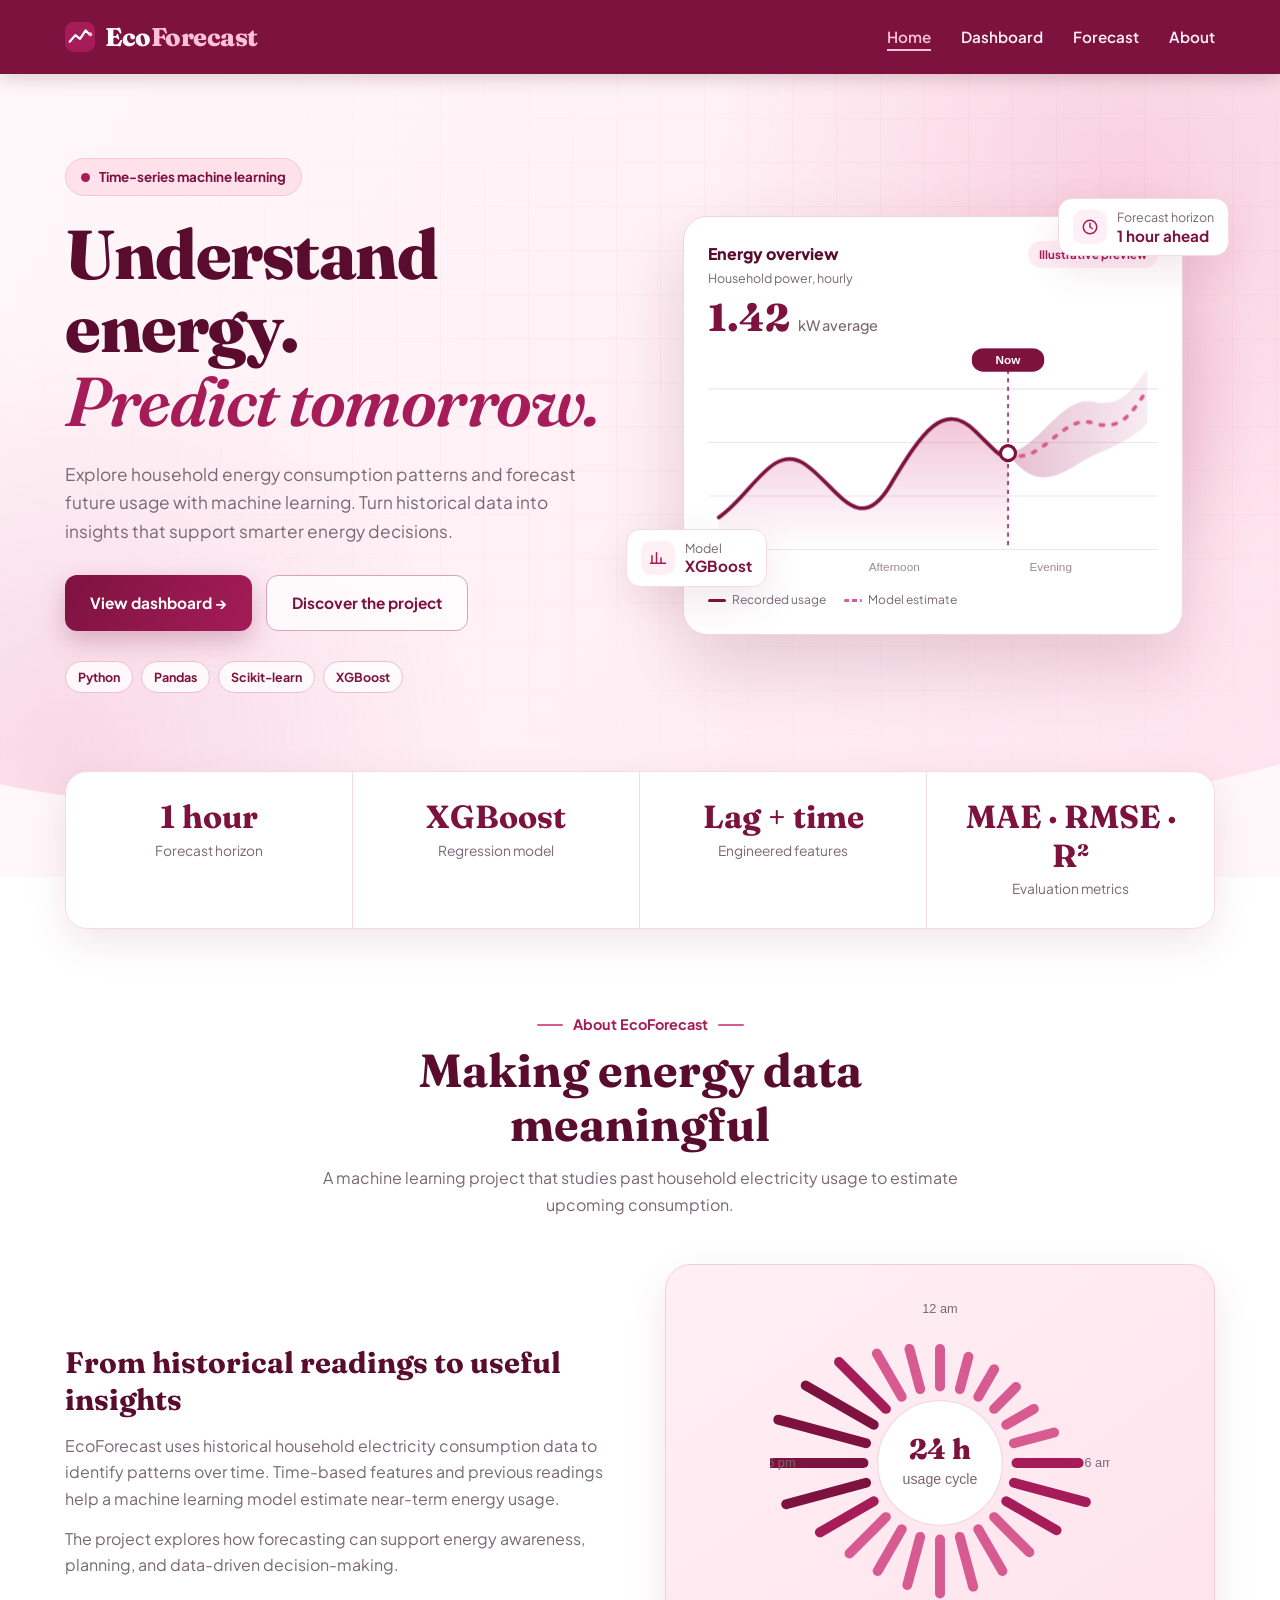
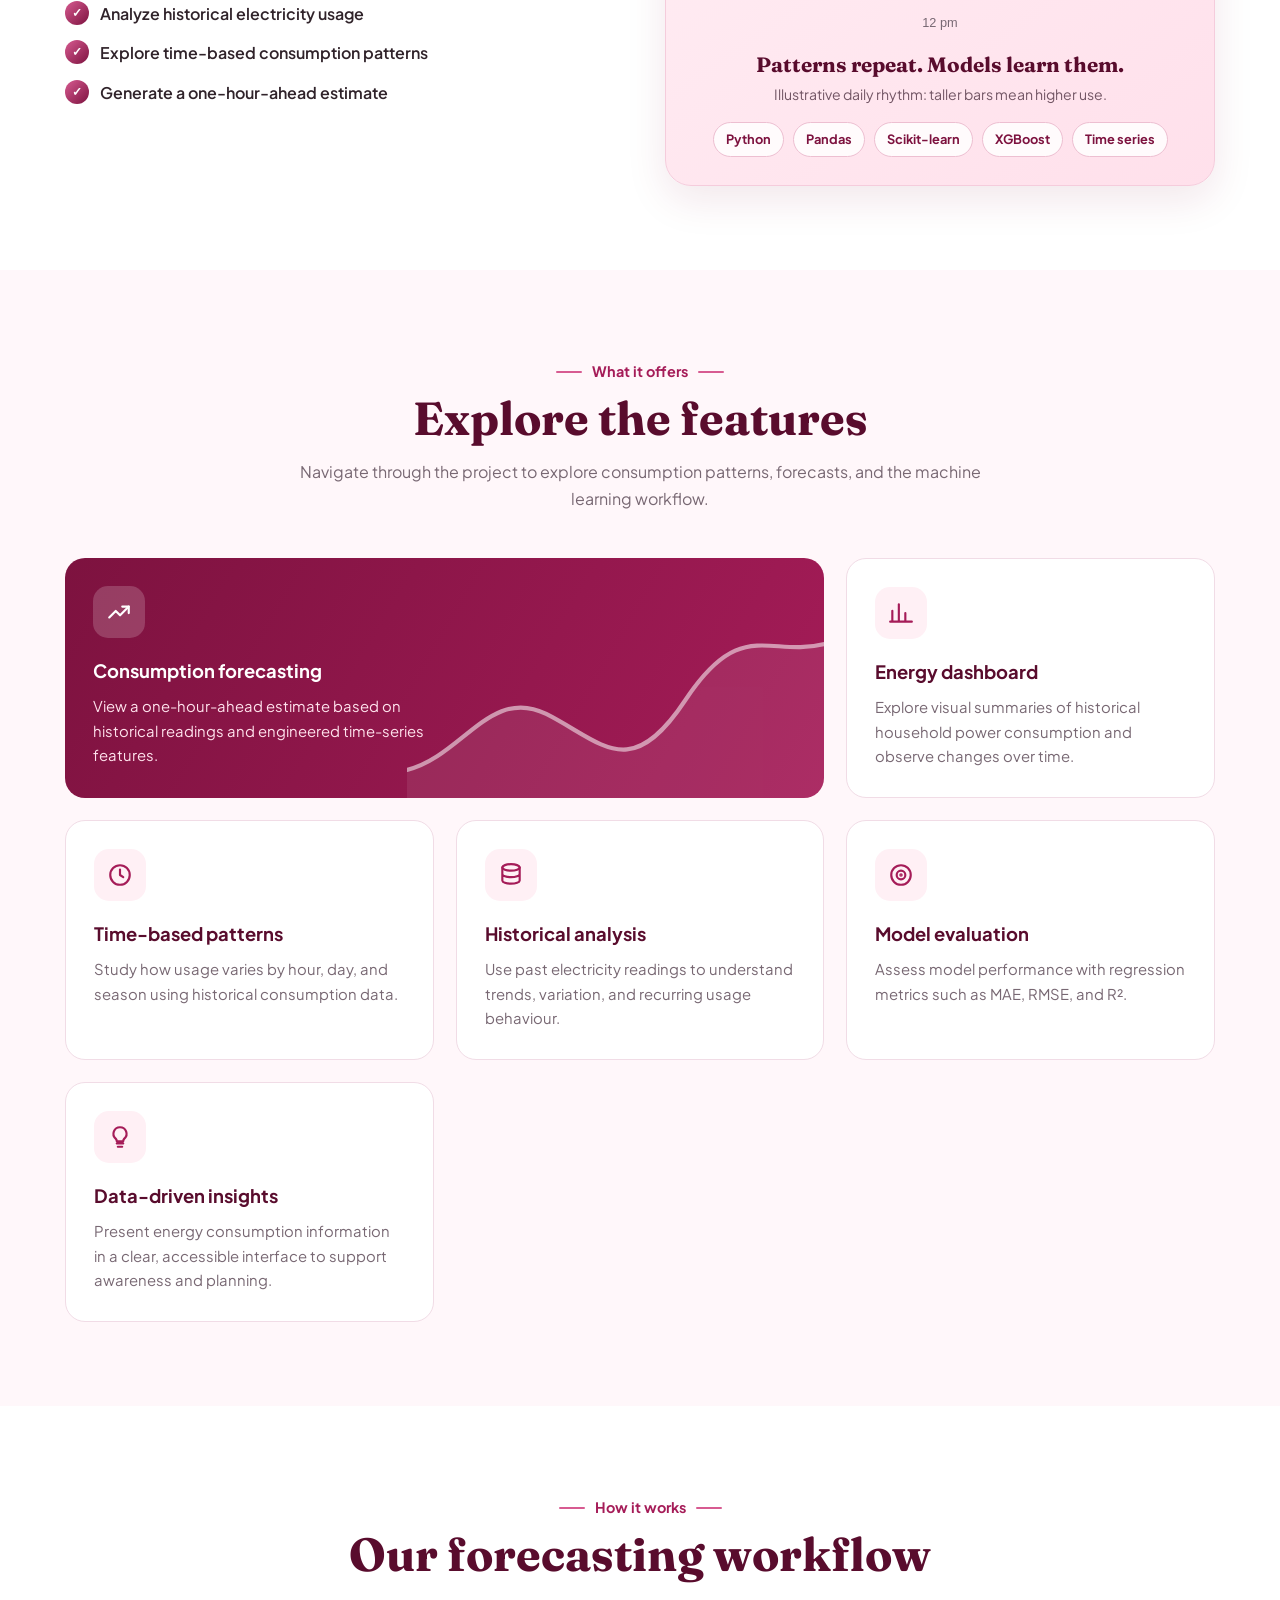
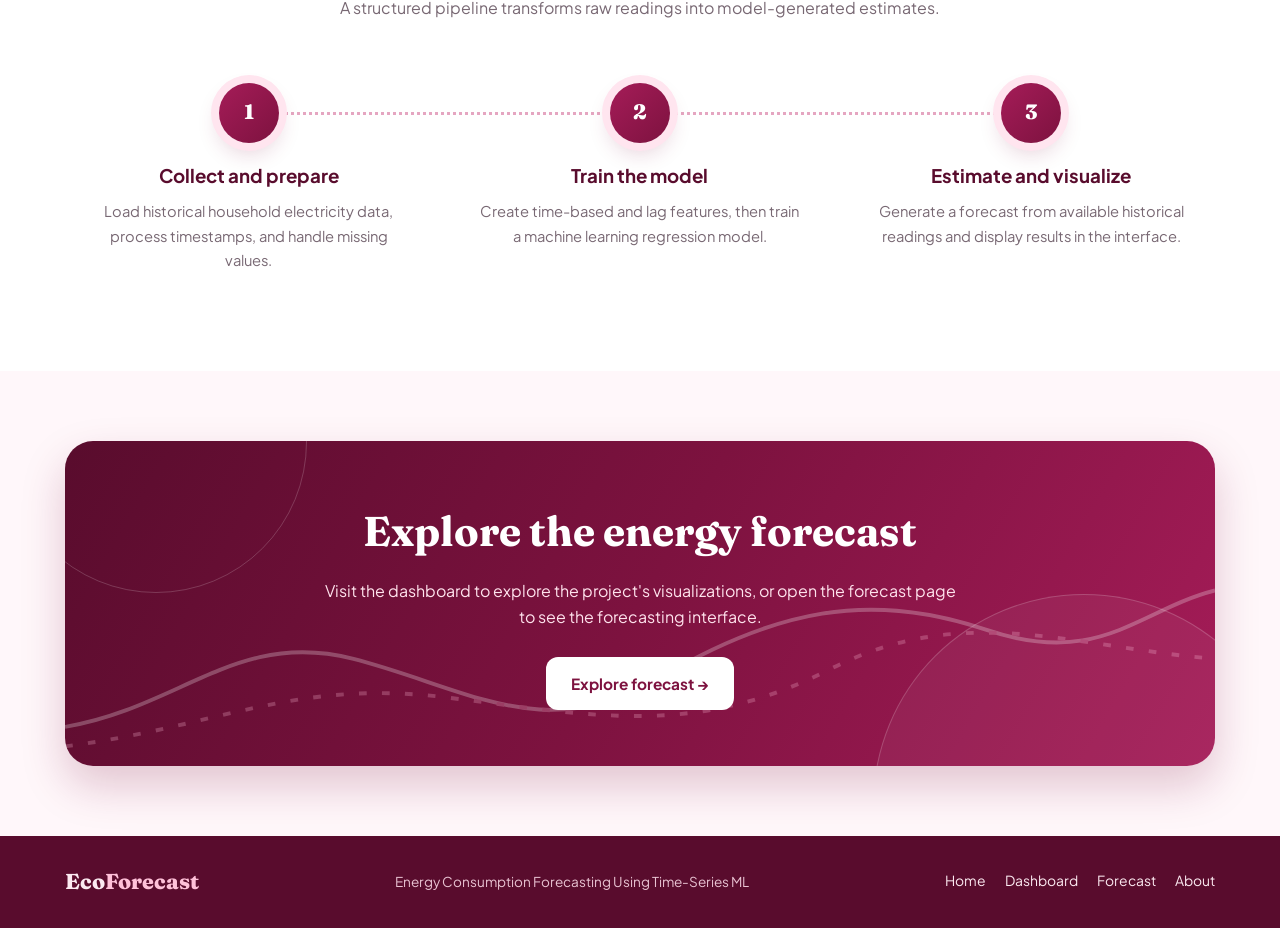
==== Frontend/index.html @ d117993f "Rename homepage for Render" ====
<!DOCTYPE html>
<html lang="en">
<head>
<meta charset="UTF-8">
<meta name="viewport" content="width=device-width, initial-scale=1.0">
<meta name="description" content="EcoForecast - Energy Consumption Forecasting Using Time-Series Machine Learning Models">
<title>EcoForecast | Smart Energy Forecasting</title>
<link rel="preconnect" href="https://fonts.googleapis.com">
<link rel="preconnect" href="https://fonts.gstatic.com" crossorigin>
<link href="https://fonts.googleapis.com/css2?family=Fraunces:ital,opsz,wght@0,9..144,600;0,9..144,800;1,9..144,600&family=Plus+Jakarta+Sans:wght@400;500;600;700;800&display=swap" rel="stylesheet">
<style>
:root{--primary:#7d123f;--dark:#590c2d;--accent:#a51c58;--rose:#d75b91;--soft:#f8c9db;--pink:#fff0f5;--bg:#fff7fa;--white:#fff;--text:#30232a;--muted:#786873;--border:#f1dce6;--shadow:0 14px 40px rgba(125,18,63,.10);--serif:"Fraunces",Georgia,serif;--sans:"Plus Jakarta Sans","Segoe UI",Arial,sans-serif}
*{margin:0;padding:0;box-sizing:border-box}
html{scroll-behavior:smooth}
body{font-family:var(--sans);background:var(--bg);color:var(--text);line-height:1.65}
a{text-decoration:none;color:inherit}
a:focus-visible,button:focus-visible{outline:3px solid var(--rose);outline-offset:3px}
.container{width:min(1150px,90%);margin:auto}

/* Header */
header{background:var(--primary);color:#fff;position:sticky;top:0;z-index:50;box-shadow:0 4px 18px rgba(55,0,22,.18)}
nav{min-height:74px;display:flex;align-items:center;justify-content:space-between;gap:24px}
.logo{display:flex;align-items:center;gap:10px;font-family:var(--serif);font-size:1.6rem;font-weight:800;letter-spacing:-.5px}
.logo span{color:#ffc1d9}
.logo svg{width:30px;height:30px}
.nav-links{display:flex;align-items:center;gap:30px;list-style:none}
.nav-links a{font-size:.95rem;font-weight:600;color:#fff1f6;transition:color .2s}
.nav-links a:hover,.nav-links a.active{color:#ffc1d9}
.nav-links a.active{border-bottom:2px solid #ffc1d9;padding-bottom:3px}
.menu-toggle{display:none;border:1px solid rgba(255,255,255,.45);color:#fff;background:transparent;border-radius:8px;font-size:1.4rem;width:42px;height:42px;cursor:pointer}

/* Hero */
.hero{position:relative;overflow:hidden;padding:84px 0 130px;background:radial-gradient(circle at 88% 15%,rgba(248,201,219,.8),transparent 32%),radial-gradient(circle at 5% 90%,rgba(215,91,145,.18),transparent 30%),linear-gradient(120deg,#fff7fa,#fff0f5 55%,#ffe2ed)}
.hero .grid-bg{position:absolute;inset:0;background-image:linear-gradient(rgba(125,18,63,.05) 1px,transparent 1px),linear-gradient(90deg,rgba(125,18,63,.05) 1px,transparent 1px);background-size:44px 44px;mask-image:radial-gradient(ellipse at 70% 40%,#000,transparent 70%);-webkit-mask-image:radial-gradient(ellipse at 70% 40%,#000,transparent 70%)}
.hero-content{display:grid;grid-template-columns:1fr 1.05fr;align-items:center;gap:50px;position:relative;z-index:1}
.eyebrow{display:inline-flex;align-items:center;gap:9px;background:#ffe1ec;color:var(--primary);border:1px solid #f7c4d8;padding:7px 15px;border-radius:25px;font-size:.84rem;font-weight:700;margin-bottom:22px}
.pulse{height:9px;width:9px;border-radius:50%;background:var(--accent);box-shadow:0 0 0 0 rgba(165,28,88,.5);animation:pulse 2s infinite}
@keyframes pulse{70%{box-shadow:0 0 0 10px rgba(165,28,88,0)}100%{box-shadow:0 0 0 0 rgba(165,28,88,0)}}
.hero h1{font-family:var(--serif);color:var(--dark);font-size:clamp(2.7rem,5.4vw,4.7rem);line-height:1.06;letter-spacing:-1.5px;font-weight:800;margin-bottom:22px}
.hero h1 em{display:block;color:var(--accent);font-style:italic;font-weight:600}
.hero-description{max-width:530px;color:var(--muted);font-size:1.08rem;margin-bottom:30px}
.hero-buttons{display:flex;flex-wrap:wrap;gap:14px}
.btn{display:inline-flex;justify-content:center;align-items:center;gap:8px;padding:14px 25px;border-radius:12px;font-size:.96rem;font-weight:700;transition:.2s ease}
.btn-primary{background:linear-gradient(120deg,var(--primary),var(--accent));color:#fff;box-shadow:0 10px 24px rgba(125,18,63,.25)}
.btn-primary:hover{transform:translateY(-3px);box-shadow:0 14px 28px rgba(125,18,63,.32)}
.btn-outline{color:var(--primary);background:rgba(255,255,255,.75);border:1px solid #d9a3ba}
.btn-outline:hover{background:#fff;transform:translateY(-3px)}
.tool-row{display:flex;flex-wrap:wrap;gap:8px;margin-top:30px}
.tool-row span{font-size:.78rem;font-weight:700;color:var(--primary);background:rgba(255,255,255,.8);border:1px solid #edbfd1;border-radius:20px;padding:5px 12px}

/* Hero chart card */
.hero-visual{position:relative;display:flex;justify-content:center}
.glow{position:absolute;width:340px;height:340px;border-radius:50%;background:var(--soft);opacity:.7;top:10px;right:0;filter:blur(30px)}
.chart-card{position:relative;z-index:1;width:100%;max-width:500px;background:#fff;border:1px solid #f3d5e1;border-radius:24px;padding:24px;box-shadow:0 30px 70px rgba(91,12,46,.16)}
.cc-top{display:flex;justify-content:space-between;align-items:flex-start;margin-bottom:6px}
.cc-title{font-weight:800;color:var(--dark)}
.cc-sub{font-size:.78rem;color:var(--muted)}
.tag{background:#ffedf4;color:var(--accent);border-radius:20px;padding:4px 11px;font-size:.72rem;font-weight:700;white-space:nowrap}
.cc-value{font-family:var(--serif);color:var(--primary);font-size:2.4rem;font-weight:800;line-height:1.2}
.cc-value small{font-family:var(--sans);font-size:.9rem;font-weight:500;color:var(--muted)}
.chart-card svg{width:100%;height:auto;display:block;margin-top:6px}
.draw{stroke-dasharray:1;stroke-dashoffset:1;animation:draw 2.2s .3s ease forwards}
.fade{opacity:0;animation:fade .9s 1.8s ease forwards}
@keyframes draw{to{stroke-dashoffset:0}}
@keyframes fade{to{opacity:1}}
.legend{display:flex;gap:18px;font-size:.75rem;color:var(--muted);margin-top:8px}
.legend i{display:inline-block;width:18px;height:3px;border-radius:3px;background:var(--primary);vertical-align:middle;margin-right:6px}
.legend i.f{background:repeating-linear-gradient(90deg,var(--rose) 0 5px,transparent 5px 8px)}
.chip{position:absolute;z-index:2;display:flex;align-items:center;gap:10px;background:#fff;border:1px solid var(--border);border-radius:14px;padding:10px 14px;box-shadow:var(--shadow);font-size:.78rem;color:var(--muted);line-height:1.3}
.chip b{display:block;color:var(--primary);font-size:.95rem}
.chip .ic{width:34px;height:34px;border-radius:10px;background:var(--pink);color:var(--accent);display:grid;place-items:center}
.chip .ic svg{width:18px;height:18px;margin:0}
.chip.c1{left:-26px;bottom:48px;animation:float 5s ease-in-out infinite}
.chip.c2{right:-14px;top:-18px;animation:float 6s 1s ease-in-out infinite}
@keyframes float{50%{transform:translateY(-8px)}}
.wave{position:absolute;bottom:-1px;left:0;width:100%;height:80px;display:block}

/* Stats */
.stats{padding:0;margin-top:-52px;position:relative;z-index:3}
.stats-grid{display:grid;grid-template-columns:repeat(4,1fr);background:#fff;border:1px solid var(--border);border-radius:22px;box-shadow:var(--shadow)}
.stat{padding:26px 22px;text-align:center;border-right:1px solid var(--border)}
.stat:last-child{border:0}
.stat strong{display:block;font-family:var(--serif);font-size:2rem;color:var(--primary);line-height:1.2}
.stat span{font-size:.86rem;color:var(--muted)}

/* Sections */
section{padding:84px 0}
.section-heading{text-align:center;max-width:700px;margin:0 auto 46px}
.section-kicker{color:var(--accent);font-size:.9rem;font-weight:700;margin-bottom:8px;display:inline-flex;align-items:center;gap:10px}
.section-kicker::before,.section-kicker::after{content:"";width:26px;height:2px;background:var(--rose);border-radius:2px}
.section-heading h2{font-family:var(--serif);color:var(--dark);font-size:clamp(2rem,4vw,2.9rem);line-height:1.15;margin-bottom:14px}
.section-heading p{color:var(--muted)}

/* Overview */
.overview{background:#fff}
.overview-grid{display:grid;grid-template-columns:1fr 1fr;gap:50px;align-items:center}
.overview-text h3{font-family:var(--serif);color:var(--dark);font-size:1.85rem;line-height:1.25;margin-bottom:15px}
.overview-text p{color:var(--muted);margin-bottom:14px}
.points{list-style:none;margin-top:22px;display:grid;gap:13px}
.points li{display:flex;gap:11px;font-weight:600}
.check{flex-shrink:0;width:24px;height:24px;border-radius:50%;display:grid;place-items:center;color:#fff;background:linear-gradient(135deg,var(--rose),var(--primary));font-size:.75rem}
.radial-card{background:linear-gradient(145deg,#fff0f5,#ffe0eb);border:1px solid #f5ccdc;border-radius:26px;padding:28px;box-shadow:var(--shadow);text-align:center}
.radial-card svg{width:100%;max-width:340px;height:auto}
.radial-card h3{font-family:var(--serif);color:var(--dark);font-size:1.3rem;margin-top:8px}
.radial-card p{color:#735665;font-size:.88rem;margin-bottom:16px}
.tech-tags{display:flex;flex-wrap:wrap;gap:9px;justify-content:center}
.tech-tags span{background:rgba(255,255,255,.85);border:1px solid #edbfd1;color:var(--primary);border-radius:20px;padding:6px 12px;font-size:.8rem;font-weight:700}

/* Features */
.feature-grid{display:grid;grid-template-columns:repeat(3,1fr);gap:22px}
.feature-card{background:#fff;border:1px solid var(--border);border-radius:20px;padding:28px;transition:transform .25s,box-shadow .25s,border-color .25s;position:relative;overflow:hidden}
.feature-card:hover{transform:translateY(-6px);box-shadow:var(--shadow);border-color:#e9b3cb}
.feature-card.wide{grid-column:span 2;background:linear-gradient(120deg,var(--primary),var(--accent));color:#fff;border:0}
.feature-card.wide h3{color:#fff}
.feature-card.wide p{color:#ffe3ed}
.feature-card.wide .feature-icon{background:rgba(255,255,255,.18);color:#fff}
.feature-card.wide svg.spark{position:absolute;right:0;bottom:0;width:55%;height:70%;opacity:.55}
.feature-card.wide .txt{position:relative;max-width:50%}
.feature-icon{width:52px;height:52px;display:grid;place-items:center;background:var(--pink);color:var(--accent);border-radius:15px;margin-bottom:18px}
.feature-icon svg{width:26px;height:26px}
.feature-card h3{color:var(--dark);font-size:1.15rem;margin-bottom:8px}
.feature-card p{color:var(--muted);font-size:.93rem}

/* Workflow */
.workflow{background:#fff}
.workflow-grid{display:grid;grid-template-columns:repeat(3,1fr);gap:24px;position:relative}
.workflow-grid::before{content:"";position:absolute;top:44px;left:17%;right:17%;border-top:3px dotted #e5a6c1}
.workflow-step{position:relative;text-align:center;padding:15px 22px}
.step-number{width:60px;height:60px;display:grid;place-items:center;margin:0 auto 18px;border-radius:50%;background:linear-gradient(135deg,var(--accent),var(--primary));color:#fff;font-family:var(--serif);font-size:1.3rem;font-weight:800;box-shadow:0 0 0 8px #ffe5ef,0 10px 22px rgba(125,18,63,.2)}
.workflow-step h3{color:var(--dark);margin-bottom:8px}
.workflow-step p{color:var(--muted);font-size:.92rem}

/* CTA */
.cta-section{padding:70px 0;background:var(--bg)}
.cta-box{position:relative;overflow:hidden;background:linear-gradient(120deg,#590c2d,#7d123f 50%,#a51c58);border-radius:28px;padding:56px 35px;text-align:center;color:#fff;box-shadow:0 20px 44px rgba(125,18,63,.22)}
.cta-box::before,.cta-box::after{content:"";position:absolute;border-radius:50%;border:1px solid rgba(255,255,255,.18)}
.cta-box::before{width:300px;height:300px;top:-150px;left:-60px}
.cta-box::after{width:420px;height:420px;bottom:-250px;right:-80px;background:rgba(255,255,255,.05)}
.cta-box svg{position:absolute;left:0;bottom:0;width:100%;height:60%;opacity:.25}
.cta-box>*:not(svg){position:relative;z-index:1}
.cta-box h2{font-family:var(--serif);font-size:clamp(1.9rem,4vw,2.6rem);margin-bottom:12px}
.cta-box p{color:#ffe3ed;max-width:640px;margin:0 auto 26px}
.cta-box .btn{background:#fff;color:var(--primary)}
.cta-box .btn:hover{background:#ffe6ef;transform:translateY(-3px)}

/* Footer */
footer{background:var(--dark);color:#fceaf1;padding:28px 0}
.footer-content{display:flex;align-items:center;justify-content:space-between;flex-wrap:wrap;gap:16px}
.footer-logo{font-family:var(--serif);font-size:1.35rem;font-weight:800}
.footer-logo span{color:#ffc1d9}
.footer-text{color:#e9c4d3;font-size:.85rem}
.footer-links{display:flex;flex-wrap:wrap;gap:19px;font-size:.87rem}
.footer-links a:hover{color:#ffc1d9}

@media(max-width:960px){.hero-content{gap:30px}.feature-grid{grid-template-columns:repeat(2,1fr)}.chip.c1{left:-6px}.chip.c2{right:-4px}}
@media(max-width:760px){
.menu-toggle{display:block}
.nav-links{display:none;position:absolute;top:74px;left:0;right:0;padding:18px 5%;background:var(--dark);flex-direction:column;align-items:stretch;gap:0}
.nav-links.open{display:flex}
.nav-links a{display:block;padding:12px 0}
.hero{padding:60px 0 110px}
.hero-content,.overview-grid,.workflow-grid{grid-template-columns:1fr}
.hero-content{text-align:center}
.hero-description{margin-left:auto;margin-right:auto}
.hero-buttons,.tool-row{justify-content:center}
.chip{display:none}
.stats-grid{grid-template-columns:repeat(2,1fr)}
.stat:nth-child(2){border-right:0}
.stat:nth-child(-n+2){border-bottom:1px solid var(--border)}
section{padding:62px 0}
.workflow-grid::before{display:none}
.footer-content{flex-direction:column;text-align:center}
}
@media(max-width:520px){.feature-grid{grid-template-columns:1fr}.feature-card.wide{grid-column:auto}.feature-card.wide .txt{max-width:100%}.feature-card.wide svg.spark{display:none}.hero-buttons{flex-direction:column}.cc-value{font-size:2rem}}
@media(prefers-reduced-motion:reduce){*{animation:none!important;transition:none!important}.draw{stroke-dashoffset:0}.fade{opacity:1}}
</style>
<link rel="stylesheet" href="sidebar.css">
<script src="sidebar.js" defer></script>
</head>
<body>
<header>
  <nav class="container">
    <a href="index.html" class="logo">
      <svg viewBox="0 0 32 32" fill="none" aria-hidden="true"><rect width="32" height="32" rx="9" fill="#a51c58"/><path d="M5 21l6-7 5 4 6-9 5 5" stroke="#fff" stroke-width="2.4" stroke-linecap="round" stroke-linejoin="round"/><circle cx="27" cy="13" r="2" fill="#ffc1d9"/></svg>
      <div>Eco<span>Forecast</span></div>
    </a>
    <button class="menu-toggle" id="menuToggle" aria-label="Open navigation menu" aria-expanded="false">☰</button>
    <ul class="nav-links" id="navLinks">
      <li><a class="active" href="index.html">Home</a></li>
      <li><a href="dashboard.html">Dashboard</a></li>
      <li><a href="forecast.html">Forecast</a></li>
      <li><a href="about.html">About</a></li>
    </ul>
  </nav>
</header>

<main>
<section class="hero">
  <div class="grid-bg"></div>
  <div class="container hero-content">
    <div>
      <div class="eyebrow"><span class="pulse"></span>Time-series machine learning</div>
      <h1>Understand energy. <em>Predict tomorrow.</em></h1>
      <p class="hero-description">Explore household energy consumption patterns and forecast future usage with machine learning. Turn historical data into insights that support smarter energy decisions.</p>
      <div class="hero-buttons">
        <a href="dashboard.html" class="btn btn-primary">View dashboard →</a>
        <a href="about.html" class="btn btn-outline">Discover the project</a>
      </div>
      <div class="tool-row"><span>Python</span><span>Pandas</span><span>Scikit-learn</span><span>XGBoost</span></div>
    </div>

    <div class="hero-visual">
      <div class="glow"></div>
      <div class="chip c2"><div class="ic"><svg viewBox="0 0 24 24" fill="none" stroke="currentColor" stroke-width="2" stroke-linecap="round" stroke-linejoin="round"><circle cx="12" cy="12" r="9"/><path d="M12 7v5l3 2"/></svg></div><div>Forecast horizon<b>1 hour ahead</b></div></div>
      <div class="chip c1"><div class="ic"><svg viewBox="0 0 24 24" fill="none" stroke="currentColor" stroke-width="2" stroke-linecap="round" stroke-linejoin="round"><path d="M4 19V9M10 19V5M16 19v-7M22 19H2"/></svg></div><div>Model<b>XGBoost</b></div></div>

      <div class="chart-card" role="img" aria-label="Illustrative chart showing past energy use and a forecast for the next hour">
        <div class="cc-top">
          <div><div class="cc-title">Energy overview</div><div class="cc-sub">Household power, hourly</div></div>
          <div class="tag">Illustrative preview</div>
        </div>
        <div class="cc-value">1.42 <small>kW average</small></div>
        <svg viewBox="0 0 420 220" aria-hidden="true">
          <defs>
            <linearGradient id="area" x1="0" y1="0" x2="0" y2="1"><stop offset="0" stop-color="#d75b91" stop-opacity=".35"/><stop offset="1" stop-color="#d75b91" stop-opacity="0"/></linearGradient>
            <linearGradient id="band" x1="0" y1="0" x2="1" y2="0"><stop offset="0" stop-color="#a51c58" stop-opacity=".28"/><stop offset="1" stop-color="#a51c58" stop-opacity=".08"/></linearGradient>
          </defs>
          <g stroke="#f3e3ea" stroke-width="1"><path d="M0 40H420M0 90H420M0 140H420M0 190H420"/></g>
          <path d="M10 160 C40 140 60 90 90 110 S140 180 170 130 S220 50 250 80 S270 100 280 100 V190 H10Z" fill="url(#area)"/>
          <path class="fade" d="M280 100 C310 95 330 45 360 52 S400 32 410 22 V72 C400 84 380 94 360 102 S310 145 280 100Z" fill="url(#band)"/>
          <path class="draw" pathLength="1" d="M10 160 C40 140 60 90 90 110 S140 180 170 130 S220 50 250 80 S270 100 280 100" fill="none" stroke="#7d123f" stroke-width="3.5" stroke-linecap="round"/>
          <path class="fade" d="M280 100 C310 115 330 62 360 72 S400 52 410 42" fill="none" stroke="#d75b91" stroke-width="3.5" stroke-linecap="round" stroke-dasharray="3 9"/>
          <line class="fade" x1="280" y1="14" x2="280" y2="190" stroke="#a51c58" stroke-width="1.5" stroke-dasharray="4 4"/>
          <g class="fade"><circle cx="280" cy="100" r="7" fill="#fff" stroke="#7d123f" stroke-width="3"/><rect x="246" y="2" width="68" height="22" rx="11" fill="#7d123f"/><text x="280" y="17" text-anchor="middle" font-size="11" font-weight="700" fill="#fff" font-family="sans-serif">Now</text></g>
          <g font-size="11" fill="#9b8a92" font-family="sans-serif"><text x="10" y="210">Morning</text><text x="150" y="210">Afternoon</text><text x="300" y="210">Evening</text></g>
        </svg>
        <div class="legend"><span><i></i>Recorded usage</span><span><i class="f"></i>Model estimate</span></div>
      </div>
    </div>
  </div>
  <svg class="wave" viewBox="0 0 1440 80" preserveAspectRatio="none" aria-hidden="true"><path d="M0 40 C240 90 480 0 720 36 S1200 80 1440 20 V80 H0Z" fill="#fff7fa"/></svg>
</section>

<section class="stats" aria-label="Project at a glance">
  <div class="container">
    <div class="stats-grid">
      <div class="stat"><strong>1 hour</strong><span>Forecast horizon</span></div>
      <div class="stat"><strong>XGBoost</strong><span>Regression model</span></div>
      <div class="stat"><strong>Lag + time</strong><span>Engineered features</span></div>
      <div class="stat"><strong>MAE · RMSE · R²</strong><span>Evaluation metrics</span></div>
    </div>
  </div>
</section>

<section class="overview" id="overview" style="margin-top:-52px;padding-top:130px">
  <div class="container">
    <div class="section-heading">
      <div class="section-kicker">About EcoForecast</div>
      <h2>Making energy data meaningful</h2>
      <p>A machine learning project that studies past household electricity usage to estimate upcoming consumption.</p>
    </div>
    <div class="overview-grid">
      <div class="overview-text">
        <h3>From historical readings to useful insights</h3>
        <p>EcoForecast uses historical household electricity consumption data to identify patterns over time. Time-based features and previous readings help a machine learning model estimate near-term energy usage.</p>
        <p>The project explores how forecasting can support energy awareness, planning, and data-driven decision-making.</p>
        <ul class="points">
          <li><span class="check">✓</span> Analyze historical electricity usage</li>
          <li><span class="check">✓</span> Explore time-based consumption patterns</li>
          <li><span class="check">✓</span> Generate a one-hour-ahead estimate</li>
        </ul>
      </div>
      <div class="radial-card">
        <svg viewBox="0 0 240 240" id="radial" role="img" aria-label="Illustrative 24-hour usage pattern drawn as a circular chart">
          <circle cx="120" cy="120" r="44" fill="#fff" stroke="#f1dce6"/>
          <text x="120" y="117" text-anchor="middle" font-family="Fraunces,Georgia,serif" font-size="20" font-weight="800" fill="#7d123f">24 h</text>
          <text x="120" y="135" text-anchor="middle" font-family="sans-serif" font-size="10" fill="#786873">usage cycle</text>
        </svg>
        <h3>Patterns repeat. Models learn them.</h3>
        <p>Illustrative daily rhythm: taller bars mean higher use.</p>
        <div class="tech-tags"><span>Python</span><span>Pandas</span><span>Scikit-learn</span><span>XGBoost</span><span>Time series</span></div>
      </div>
    </div>
  </div>
</section>

<section class="features" id="features">
  <div class="container">
    <div class="section-heading">
      <div class="section-kicker">What it offers</div>
      <h2>Explore the features</h2>
      <p>Navigate through the project to explore consumption patterns, forecasts, and the machine learning workflow.</p>
    </div>
    <div class="feature-grid">
      <article class="feature-card wide">
        <svg class="spark" viewBox="0 0 300 120" preserveAspectRatio="none" aria-hidden="true"><path d="M0 100 C40 90 60 40 100 60 S160 110 200 50 S260 20 300 10" fill="none" stroke="#fff" stroke-width="3" stroke-linecap="round"/><path d="M0 100 C40 90 60 40 100 60 S160 110 200 50 S260 20 300 10 V120 H0Z" fill="#fff" opacity=".15"/></svg>
        <div class="txt">
          <div class="feature-icon"><svg viewBox="0 0 24 24" fill="none" stroke="currentColor" stroke-width="2" stroke-linecap="round" stroke-linejoin="round"><path d="M3 17l6-6 4 4 8-8"/><path d="M15 7h6v6"/></svg></div>
          <h3>Consumption forecasting</h3>
          <p>View a one-hour-ahead estimate based on historical readings and engineered time-series features.</p>
        </div>
      </article>
      <article class="feature-card">
        <div class="feature-icon"><svg viewBox="0 0 24 24" fill="none" stroke="currentColor" stroke-width="2" stroke-linecap="round" stroke-linejoin="round"><path d="M4 20V10M10 20V4M16 20v-8M22 20H2"/></svg></div>
        <h3>Energy dashboard</h3>
        <p>Explore visual summaries of historical household power consumption and observe changes over time.</p>
      </article>
      <article class="feature-card">
        <div class="feature-icon"><svg viewBox="0 0 24 24" fill="none" stroke="currentColor" stroke-width="2" stroke-linecap="round" stroke-linejoin="round"><circle cx="12" cy="12" r="9"/><path d="M12 7v5l3 2"/></svg></div>
        <h3>Time-based patterns</h3>
        <p>Study how usage varies by hour, day, and season using historical consumption data.</p>
      </article>
      <article class="feature-card">
        <div class="feature-icon"><svg viewBox="0 0 24 24" fill="none" stroke="currentColor" stroke-width="2" stroke-linecap="round" stroke-linejoin="round"><ellipse cx="12" cy="5" rx="8" ry="3"/><path d="M4 5v6c0 1.7 3.6 3 8 3s8-1.300 8-3V5M4 11v6c0 1.700 3.600 3 8 3s8-1.300 8-3v-6"/></svg></div>
        <h3>Historical analysis</h3>
        <p>Use past electricity readings to understand trends, variation, and recurring usage behaviour.</p>
      </article>
      <article class="feature-card">
        <div class="feature-icon"><svg viewBox="0 0 24 24" fill="none" stroke="currentColor" stroke-width="2" stroke-linecap="round" stroke-linejoin="round"><circle cx="12" cy="12" r="9"/><circle cx="12" cy="12" r="4"/><circle cx="12" cy="12" r=".6"/></svg></div>
        <h3>Model evaluation</h3>
        <p>Assess model performance with regression metrics such as MAE, RMSE, and R².</p>
      </article>
      <article class="feature-card">
        <div class="feature-icon"><svg viewBox="0 0 24 24" fill="none" stroke="currentColor" stroke-width="2" stroke-linecap="round" stroke-linejoin="round"><path d="M9 18h6M10 21h4M12 3a6 6 0 00-4 10.500c.700.700 1 1.500 1 2.500h6c0-1 .300-1.800 1-2.500A6 6 0 0012 3z"/></svg></div>
        <h3>Data-driven insights</h3>
        <p>Present energy consumption information in a clear, accessible interface to support awareness and planning.</p>
      </article>
    </div>
  </div>
</section>

<section class="workflow">
  <div class="container">
    <div class="section-heading">
      <div class="section-kicker">How it works</div>
      <h2>Our forecasting workflow</h2>
      <p>A structured pipeline transforms raw readings into model-generated estimates.</p>
    </div>
    <div class="workflow-grid">
      <div class="workflow-step"><div class="step-number">1</div><h3>Collect and prepare</h3><p>Load historical household electricity data, process timestamps, and handle missing values.</p></div>
      <div class="workflow-step"><div class="step-number">2</div><h3>Train the model</h3><p>Create time-based and lag features, then train a machine learning regression model.</p></div>
      <div class="workflow-step"><div class="step-number">3</div><h3>Estimate and visualize</h3><p>Generate a forecast from available historical readings and display results in the interface.</p></div>
    </div>
  </div>
</section>

<section class="cta-section">
  <div class="container">
    <div class="cta-box">
      <svg viewBox="0 0 600 100" preserveAspectRatio="none" aria-hidden="true"><path d="M0 80 C60 70 90 30 150 45 S250 90 310 55 S420 10 480 30 S560 20 600 10" fill="none" stroke="#fff" stroke-width="2"/><path d="M0 90 C80 80 120 55 200 65 S330 85 400 50 S530 40 600 45" fill="none" stroke="#ffc1d9" stroke-width="2" stroke-dasharray="4 8"/></svg>
      <h2>Explore the energy forecast</h2>
      <p>Visit the dashboard to explore the project's visualizations, or open the forecast page to see the forecasting interface.</p>
      <a href="forecast.html" class="btn">Explore forecast →</a>
    </div>
  </div>
</section>
</main>

<footer>
  <div class="container footer-content">
    <a href="index.html" class="footer-logo">Eco<span>Forecast</span></a>
    <p class="footer-text">Energy Consumption Forecasting Using Time-Series ML</p>
    <div class="footer-links">
      <a href="index.html">Home</a><a href="dashboard.html">Dashboard</a><a href="forecast.html">Forecast</a><a href="about.html">About</a>
    </div>
  </div>
</footer>

<script>
const menuToggle=document.getElementById("menuToggle"),navLinks=document.getElementById("navLinks");
menuToggle.addEventListener("click",()=>{const o=navLinks.classList.toggle("open");menuToggle.setAttribute("aria-expanded",o);menuToggle.textContent=o?"✕":"☰"});
navLinks.querySelectorAll("a").forEach(l=>l.addEventListener("click",()=>{navLinks.classList.remove("open");menuToggle.setAttribute("aria-expanded","false");menuToggle.textContent="☰"}));

// Radial 24-hour usage graphic (illustrative values)
(function(){
  const v=[.25,.2,.18,.17,.18,.3,.55,.7,.5,.4,.38,.42,.45,.4,.38,.42,.55,.8,.95,.9,.75,.6,.4,.3];
  const svg=document.getElementById("radial"),ns="http://www.w3.org/2000/svg";
  v.forEach((x,i)=>{
    const a=(i/24)*2*Math.PI-Math.PI/2,r1=54,r2=r1+12+x*58;
    const l=document.createElementNS(ns,"line");
    l.setAttribute("x1",120+Math.cos(a)*r1);l.setAttribute("y1",120+Math.sin(a)*r1);
    l.setAttribute("x2",120+Math.cos(a)*r2);l.setAttribute("y2",120+Math.sin(a)*r2);
    l.setAttribute("stroke",x>.7?"#7d123f":x>.45?"#a51c58":"#d75b91");
    l.setAttribute("stroke-width","7");l.setAttribute("stroke-linecap","round");
    svg.appendChild(l);
  });
  [["12 am",120,14],["6 am",232,123],["12 pm",120,236],["6 pm",8,123]].forEach(t=>{
    const e=document.createElementNS(ns,"text");
    e.setAttribute("x",t[1]);e.setAttribute("y",t[2]);e.setAttribute("text-anchor","middle");
    e.setAttribute("font-size","9");e.setAttribute("fill","#786873");e.setAttribute("font-family","sans-serif");
    e.textContent=t[0];svg.appendChild(e);
  });
})();
</script>
</body>
</html>
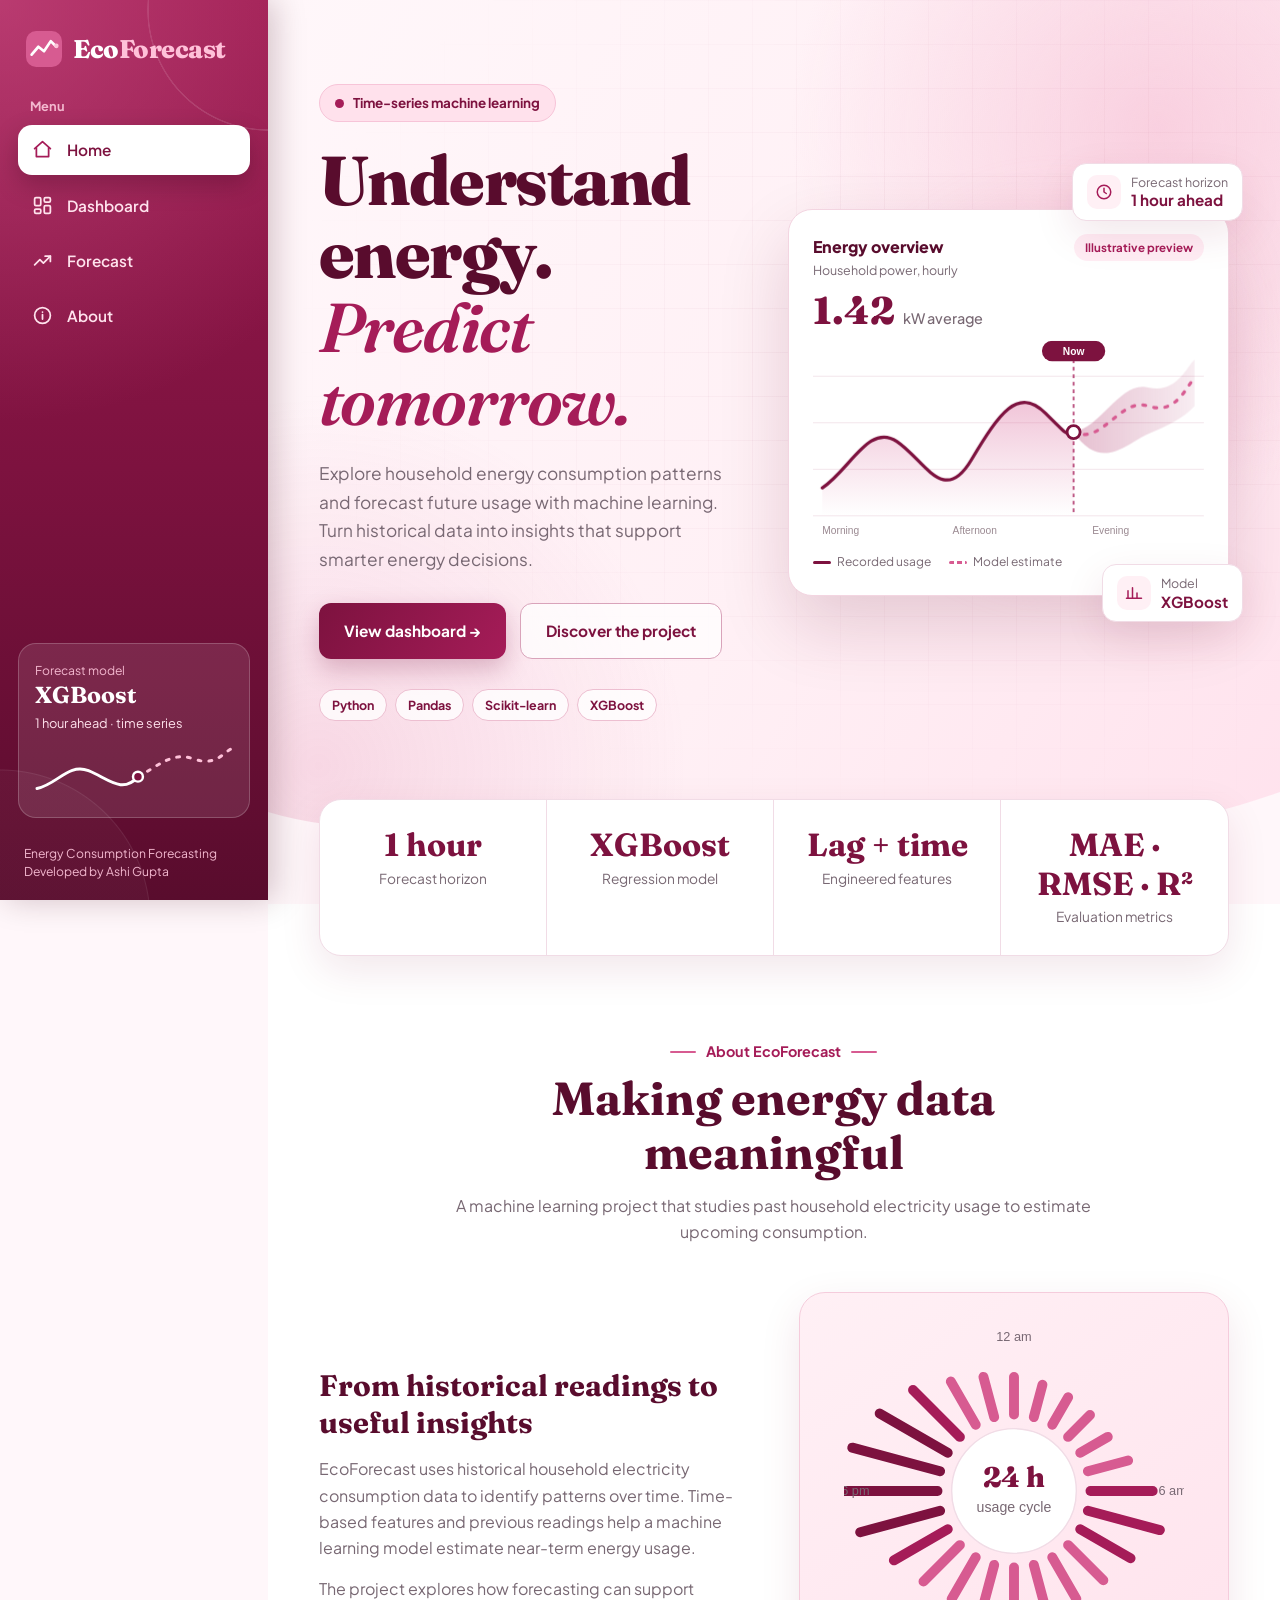
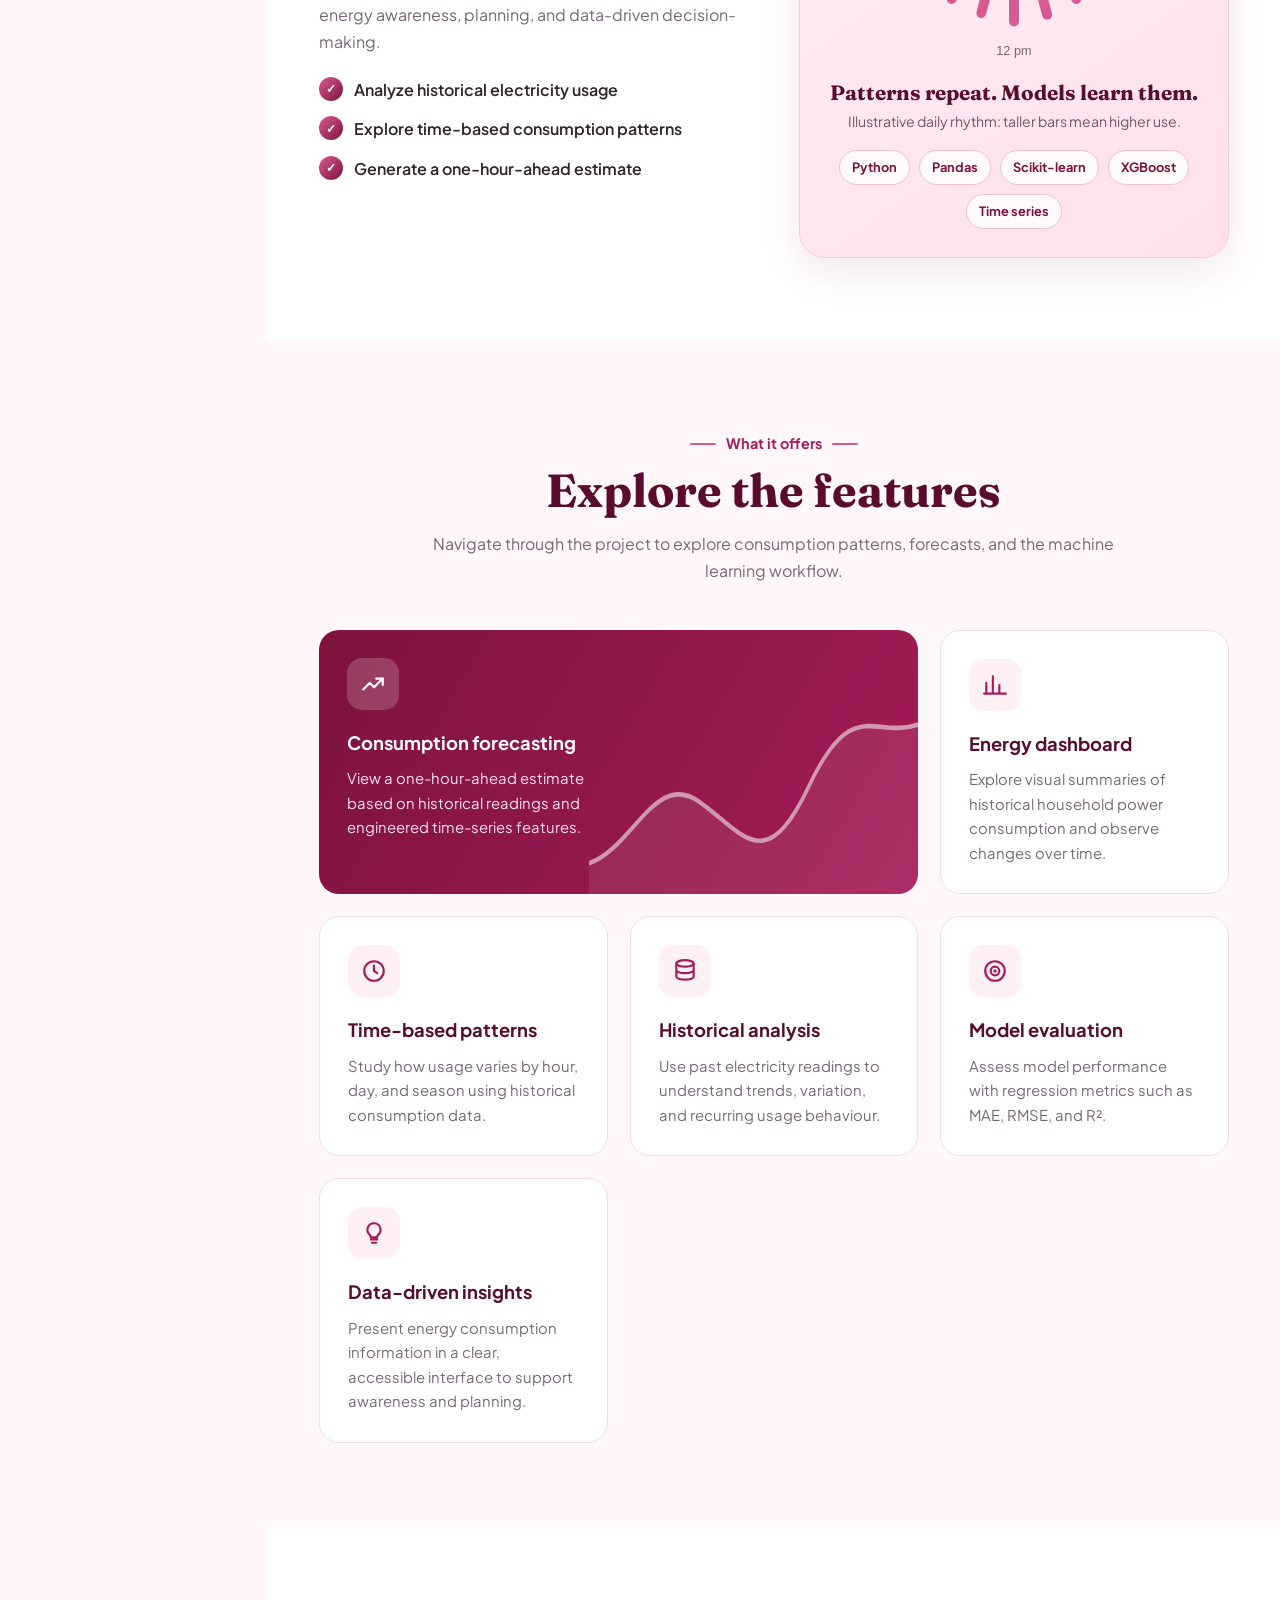
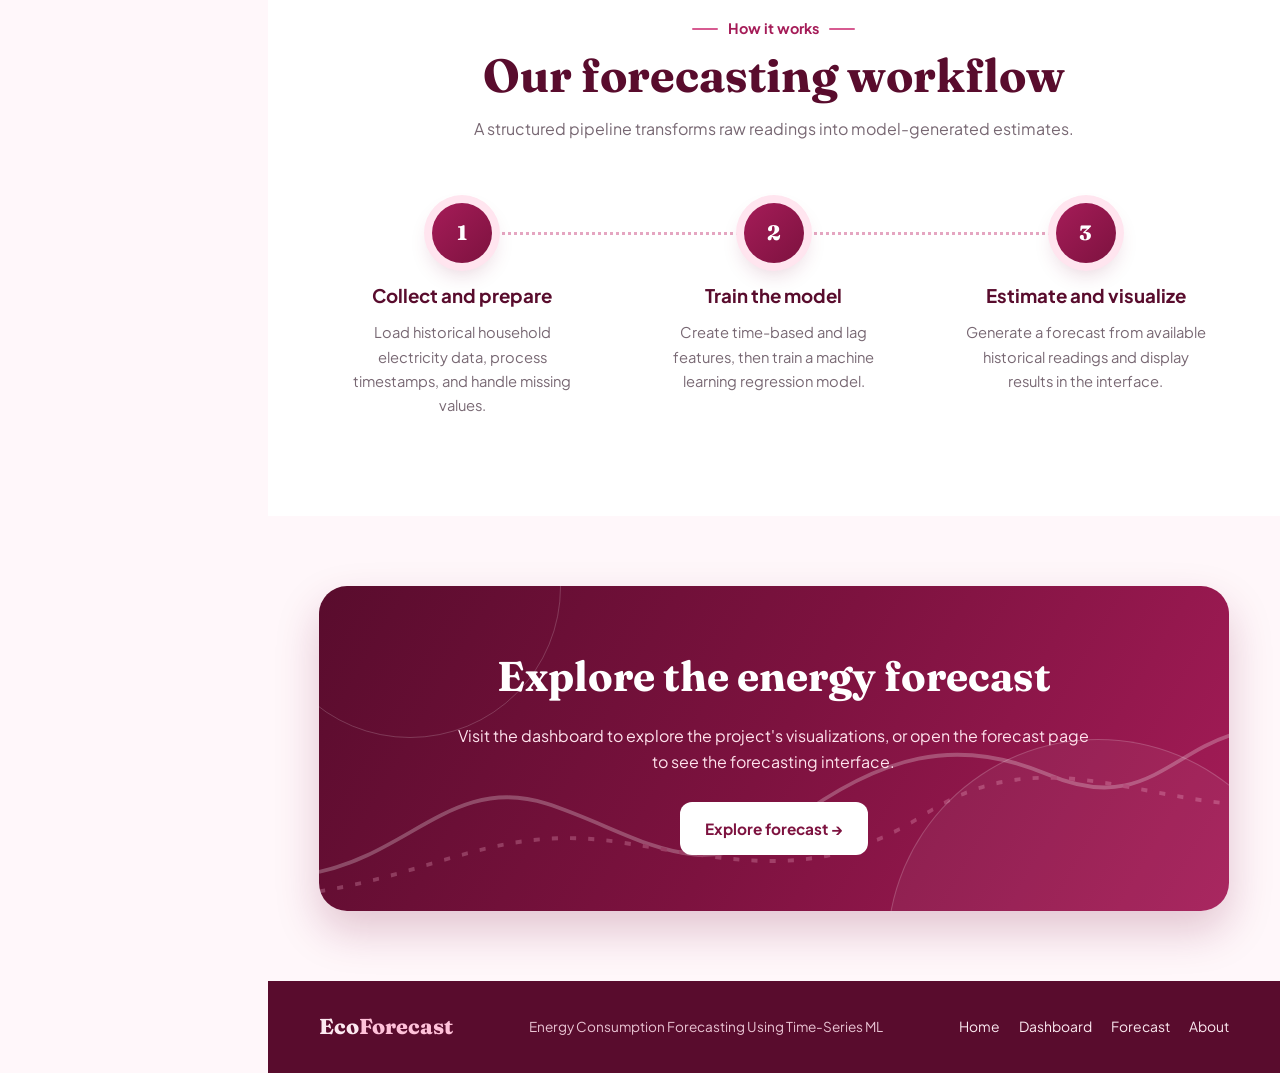
==== commit efc8ed88: "Fix frontend navigation paths" ====
--- a/Frontend/index.html
+++ b/Frontend/index.html
@@ -174,8 +174,8 @@
 @media(max-width:520px){.feature-grid{grid-template-columns:1fr}.feature-card.wide{grid-column:auto}.feature-card.wide .txt{max-width:100%}.feature-card.wide svg.spark{display:none}.hero-buttons{flex-direction:column}.cc-value{font-size:2rem}}
 @media(prefers-reduced-motion:reduce){*{animation:none!important;transition:none!important}.draw{stroke-dashoffset:0}.fade{opacity:1}}
 </style>
-<link rel="stylesheet" href="sidebar.css">
-<script src="sidebar.js" defer></script>
+<link rel="stylesheet" href="Sidebar.css">
+<script src="Sidebar.js" defer></script>
 </head>
 <body>
 <header>
@@ -187,9 +187,9 @@
     <button class="menu-toggle" id="menuToggle" aria-label="Open navigation menu" aria-expanded="false">☰</button>
     <ul class="nav-links" id="navLinks">
       <li><a class="active" href="index.html">Home</a></li>
-      <li><a href="dashboard.html">Dashboard</a></li>
-      <li><a href="forecast.html">Forecast</a></li>
-      <li><a href="about.html">About</a></li>
+      <li><a href="Dashboard.html">Dashboard</a></li>
+      <li><a href="Forecast.html">Forecast</a></li>
+      <li><a href="About.html">About</a></li>
     </ul>
   </nav>
 </header>
@@ -203,8 +203,8 @@
       <h1>Understand energy. <em>Predict tomorrow.</em></h1>
       <p class="hero-description">Explore household energy consumption patterns and forecast future usage with machine learning. Turn historical data into insights that support smarter energy decisions.</p>
       <div class="hero-buttons">
-        <a href="dashboard.html" class="btn btn-primary">View dashboard →</a>
-        <a href="about.html" class="btn btn-outline">Discover the project</a>
+        <a href="Dashboard.html" class="btn btn-primary">View dashboard →</a>
+        <a href="About.html" class="btn btn-outline">Discover the project</a>
       </div>
       <div class="tool-row"><span>Python</span><span>Pandas</span><span>Scikit-learn</span><span>XGBoost</span></div>
     </div>
@@ -350,7 +350,7 @@
       <svg viewBox="0 0 600 100" preserveAspectRatio="none" aria-hidden="true"><path d="M0 80 C60 70 90 30 150 45 S250 90 310 55 S420 10 480 30 S560 20 600 10" fill="none" stroke="#fff" stroke-width="2"/><path d="M0 90 C80 80 120 55 200 65 S330 85 400 50 S530 40 600 45" fill="none" stroke="#ffc1d9" stroke-width="2" stroke-dasharray="4 8"/></svg>
       <h2>Explore the energy forecast</h2>
       <p>Visit the dashboard to explore the project's visualizations, or open the forecast page to see the forecasting interface.</p>
-      <a href="forecast.html" class="btn">Explore forecast →</a>
+      <a href="Forecast.html" class="btn">Explore forecast →</a>
     </div>
   </div>
 </section>
@@ -361,7 +361,7 @@
     <a href="index.html" class="footer-logo">Eco<span>Forecast</span></a>
     <p class="footer-text">Energy Consumption Forecasting Using Time-Series ML</p>
     <div class="footer-links">
-      <a href="index.html">Home</a><a href="dashboard.html">Dashboard</a><a href="forecast.html">Forecast</a><a href="about.html">About</a>
+      <a href="index.html">Home</a><a href="Dashboard.html">Dashboard</a><a href="Forecast.html">Forecast</a><a href="About.html">About</a>
     </div>
   </div>
 </footer>
--- a/Frontend/Sidebar.css
+++ b/Frontend/Sidebar.css
@@ -0,0 +1,65 @@
+/* EcoForecast sidebar navigation */
+:root{--side-w:268px}
+body{padding-left:var(--side-w)}
+body>header{display:none!important} /* the sidebar replaces the old top bar */
+
+.eco-side{position:fixed;top:0;bottom:0;left:0;width:var(--side-w);z-index:200;display:flex;flex-direction:column;gap:26px;padding:28px 18px 20px;color:#fff;overflow-y:auto;overflow-x:hidden;
+  background:radial-gradient(circle at 0% 0%,rgba(215,91,145,.5),transparent 45%),linear-gradient(180deg,#9b1a4f 0%,#7d123f 52%,#590c2d 100%);
+  box-shadow:6px 0 30px rgba(55,0,22,.22);font-family:var(--sans,"Plus Jakarta Sans","Segoe UI",Arial,sans-serif)}
+.eco-side::before,.eco-side::after{content:"";position:absolute;border-radius:50%;pointer-events:none}
+.eco-side::before{width:240px;height:240px;border:1px solid rgba(255,255,255,.14);top:-110px;right:-120px}
+.eco-side::after{width:300px;height:300px;border:1px solid rgba(255,255,255,.1);bottom:-170px;left:-150px;background:rgba(255,255,255,.03)}
+.eco-side>*{position:relative;z-index:1}
+
+.eco-logo{display:flex;align-items:center;gap:11px;padding:0 8px;font-family:var(--serif,"Fraunces",Georgia,serif);font-size:1.6rem;font-weight:800;letter-spacing:-.5px;color:#fff;text-decoration:none}
+.eco-logo span{color:#ffc1d9}
+.eco-logo svg{width:36px;height:36px;flex-shrink:0}
+
+.eco-label{font-size:.8rem;font-weight:700;color:#f3b8cf;padding:0 12px;margin-bottom:8px}
+.eco-nav ul{list-style:none;display:grid;gap:6px}
+.eco-nav a{display:flex;align-items:center;gap:14px;padding:12px 14px;border-radius:14px;font-size:.96rem;font-weight:600;color:#ffe3ed;text-decoration:none;transition:background .2s,color .2s,transform .2s}
+.eco-nav a svg{width:21px;height:21px;flex-shrink:0}
+.eco-nav a:hover{background:rgba(255,255,255,.12);color:#fff;transform:translateX(3px)}
+.eco-nav a.active{background:#fff;color:#7d123f;box-shadow:0 10px 24px rgba(40,0,20,.25)}
+.eco-nav a.active svg{color:#a51c58}
+.eco-nav a:focus-visible,.eco-burger:focus-visible{outline:3px solid #ffc1d9;outline-offset:2px}
+
+.eco-card{margin-top:auto;background:rgba(255,255,255,.1);border:1px solid rgba(255,255,255,.2);border-radius:18px;padding:16px}
+.eco-card small{display:block;color:#f3b8cf;font-size:.76rem}
+.eco-card b{display:block;font-family:var(--serif,"Fraunces",Georgia,serif);font-size:1.45rem;line-height:1.25}
+.eco-card em{font-style:normal;font-size:.8rem;color:#ffe3ed}
+.eco-card svg{width:100%;height:auto;display:block;margin-top:10px}
+.eco-credit{font-size:.76rem;color:#f3b8cf;padding:0 6px;line-height:1.5}
+
+/* Mobile top bar + overlay */
+.eco-top{display:none;position:fixed;top:0;left:0;right:0;height:60px;z-index:150;align-items:center;gap:14px;padding:0 4%;color:#fff;background:linear-gradient(120deg,#7d123f,#a51c58);box-shadow:0 4px 18px rgba(55,0,22,.25)}
+.eco-burger{width:42px;height:42px;border:1px solid rgba(255,255,255,.45);border-radius:10px;background:transparent;color:#fff;font-size:1.3rem;cursor:pointer}
+.eco-top .eco-logo{padding:0;font-size:1.4rem}
+.eco-top .eco-logo svg{width:30px;height:30px}
+.eco-scrim{position:fixed;inset:0;z-index:190;background:rgba(40,0,20,.5);opacity:0;pointer-events:none;transition:opacity .25s}
+.eco-scrim.show{opacity:1;pointer-events:auto}
+
+@media(max-width:900px){
+  body{padding-left:0;padding-top:60px}
+  html{scroll-padding-top:70px}
+  .eco-top{display:flex}
+  .eco-side{transform:translateX(-105%);transition:transform .3s ease}
+  .eco-side.open{transform:none}
+}
+@media(prefers-reduced-motion:reduce){.eco-side,.eco-scrim,.eco-nav a{transition:none}}
+
+/* Home page: stop the floating chips covering the chart labels */
+.chip.c1{left:auto;right:-14px;bottom:-26px}
+.chip.c2{top:-46px}
+/* Remove the sidebar scrollbar and fix the Menu / links alignment */
+.eco-side{
+  scrollbar-width:none;-ms-overflow-style:none;
+  background:
+    radial-gradient(circle at 0 0,rgba(215,91,145,.5),transparent 45%),
+    radial-gradient(circle at 100% 10px,transparent 119px,rgba(255,255,255,.14) 119.5px,rgba(255,255,255,.14) 120.5px,transparent 121px),
+    radial-gradient(circle at 0 calc(100% + 20px),rgba(255,255,255,.03) 149px,rgba(255,255,255,.1) 150px,transparent 151px),
+    linear-gradient(180deg,#9b1a4f 0%,#7d123f 52%,#590c2d 100%);
+}
+.eco-side::-webkit-scrollbar{display:none}
+.eco-side::before,.eco-side::after{display:none} /* circles are now drawn in the background */
+.eco-side .eco-nav{display:block;min-height:0}
